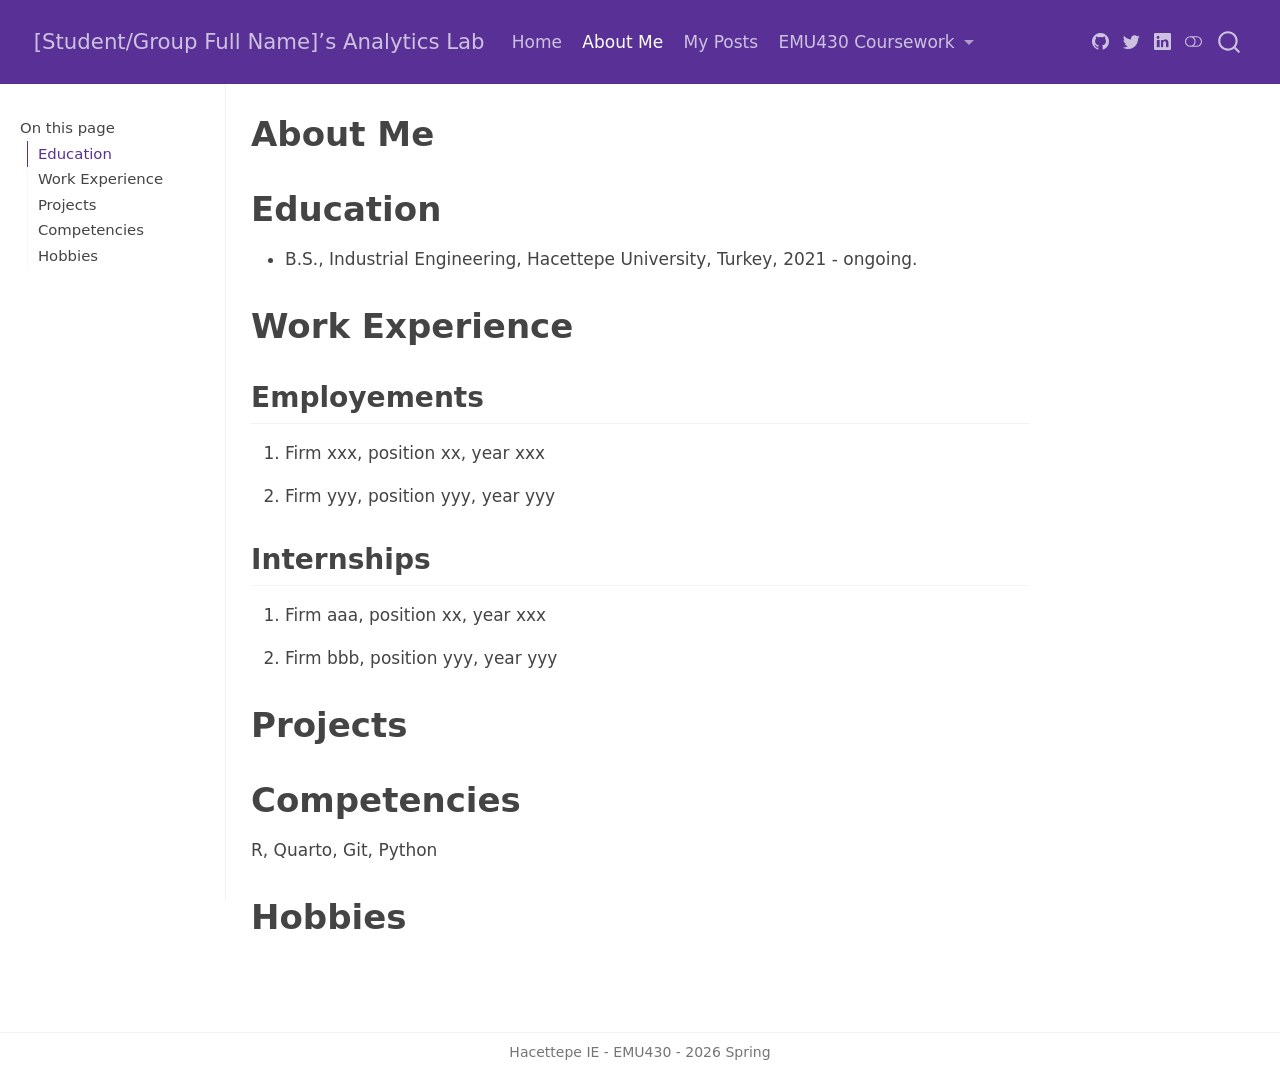
==== docs/about.html @ 176dd07a "commit to main" ====
<!DOCTYPE html>
<html xmlns="http://www.w3.org/1999/xhtml" lang="en" xml:lang="en"><head>

<meta charset="utf-8">
<meta name="generator" content="quarto-1.8.25">

<meta name="viewport" content="width=device-width, initial-scale=1.0, user-scalable=yes">


<title>About Me – [Student/Group Full Name]’s Analytics Lab</title>
<style>
code{white-space: pre-wrap;}
span.smallcaps{font-variant: small-caps;}
div.columns{display: flex; gap: min(4vw, 1.5em);}
div.column{flex: auto; overflow-x: auto;}
div.hanging-indent{margin-left: 1.5em; text-indent: -1.5em;}
ul.task-list{list-style: none;}
ul.task-list li input[type="checkbox"] {
  width: 0.8em;
  margin: 0 0.8em 0.2em -1em; /* quarto-specific, see https://github.com/quarto-dev/quarto-cli/issues/4556 */ 
  vertical-align: middle;
}
</style>


<script src="site_libs/quarto-nav/quarto-nav.js"></script>
<script src="site_libs/quarto-nav/headroom.min.js"></script>
<script src="site_libs/clipboard/clipboard.min.js"></script>
<script src="site_libs/quarto-search/autocomplete.umd.js"></script>
<script src="site_libs/quarto-search/fuse.min.js"></script>
<script src="site_libs/quarto-search/quarto-search.js"></script>
<meta name="quarto:offset" content="./">
<script src="site_libs/quarto-html/quarto.js" type="module"></script>
<script src="site_libs/quarto-html/tabsets/tabsets.js" type="module"></script>
<script src="site_libs/quarto-html/axe/axe-check.js" type="module"></script>
<script src="site_libs/quarto-html/popper.min.js"></script>
<script src="site_libs/quarto-html/tippy.umd.min.js"></script>
<script src="site_libs/quarto-html/anchor.min.js"></script>
<link href="site_libs/quarto-html/tippy.css" rel="stylesheet">
<link href="site_libs/quarto-html/quarto-syntax-highlighting-7b89279ff1a6dce999919e0e67d4d9ec.css" rel="stylesheet" class="quarto-color-scheme" id="quarto-text-highlighting-styles">
<link href="site_libs/quarto-html/quarto-syntax-highlighting-dark-707d8167ce6003fca903bfe2be84ab7f.css" rel="stylesheet" class="quarto-color-scheme quarto-color-alternate" id="quarto-text-highlighting-styles">
<link href="site_libs/quarto-html/quarto-syntax-highlighting-7b89279ff1a6dce999919e0e67d4d9ec.css" rel="stylesheet" class="quarto-color-scheme-extra" id="quarto-text-highlighting-styles">
<script src="site_libs/bootstrap/bootstrap.min.js"></script>
<link href="site_libs/bootstrap/bootstrap-icons.css" rel="stylesheet">
<link href="site_libs/bootstrap/bootstrap-91e7568c61d9533fae35b7e2902f9267.min.css" rel="stylesheet" append-hash="true" class="quarto-color-scheme" id="quarto-bootstrap" data-mode="light">
<link href="site_libs/bootstrap/bootstrap-dark-700db516d7b06980125e619fb1ae2ac9.min.css" rel="stylesheet" append-hash="true" class="quarto-color-scheme quarto-color-alternate" id="quarto-bootstrap" data-mode="dark">
<link href="site_libs/bootstrap/bootstrap-91e7568c61d9533fae35b7e2902f9267.min.css" rel="stylesheet" append-hash="true" class="quarto-color-scheme-extra" id="quarto-bootstrap" data-mode="light">
<script id="quarto-search-options" type="application/json">{
  "location": "navbar",
  "copy-button": false,
  "collapse-after": 3,
  "panel-placement": "end",
  "type": "overlay",
  "limit": 50,
  "keyboard-shortcut": [
    "f",
    "/",
    "s"
  ],
  "show-item-context": false,
  "language": {
    "search-no-results-text": "No results",
    "search-matching-documents-text": "matching documents",
    "search-copy-link-title": "Copy link to search",
    "search-hide-matches-text": "Hide additional matches",
    "search-more-match-text": "more match in this document",
    "search-more-matches-text": "more matches in this document",
    "search-clear-button-title": "Clear",
    "search-text-placeholder": "",
    "search-detached-cancel-button-title": "Cancel",
    "search-submit-button-title": "Submit",
    "search-label": "Search"
  }
}</script>


<link rel="stylesheet" href="styles.css">
</head>

<body class="docked nav-fixed quarto-light"><script id="quarto-html-before-body" type="application/javascript">
    const toggleBodyColorMode = (bsSheetEl) => {
      const mode = bsSheetEl.getAttribute("data-mode");
      const bodyEl = window.document.querySelector("body");
      if (mode === "dark") {
        bodyEl.classList.add("quarto-dark");
        bodyEl.classList.remove("quarto-light");
      } else {
        bodyEl.classList.add("quarto-light");
        bodyEl.classList.remove("quarto-dark");
      }
    }
    const toggleBodyColorPrimary = () => {
      const bsSheetEl = window.document.querySelector("link#quarto-bootstrap:not([rel=disabled-stylesheet])");
      if (bsSheetEl) {
        toggleBodyColorMode(bsSheetEl);
      }
    }
    const setColorSchemeToggle = (alternate) => {
      const toggles = window.document.querySelectorAll('.quarto-color-scheme-toggle');
      for (let i=0; i < toggles.length; i++) {
        const toggle = toggles[i];
        if (toggle) {
          if (alternate) {
            toggle.classList.add("alternate");
          } else {
            toggle.classList.remove("alternate");
          }
        }
      }
    };
    const toggleColorMode = (alternate) => {
      // Switch the stylesheets
      const primaryStylesheets = window.document.querySelectorAll('link.quarto-color-scheme:not(.quarto-color-alternate)');
      const alternateStylesheets = window.document.querySelectorAll('link.quarto-color-scheme.quarto-color-alternate');
      manageTransitions('#quarto-margin-sidebar .nav-link', false);
      if (alternate) {
        // note: dark is layered on light, we don't disable primary!
        enableStylesheet(alternateStylesheets);
        for (const sheetNode of alternateStylesheets) {
          if (sheetNode.id === "quarto-bootstrap") {
            toggleBodyColorMode(sheetNode);
          }
        }
      } else {
        disableStylesheet(alternateStylesheets);
        enableStylesheet(primaryStylesheets)
        toggleBodyColorPrimary();
      }
      manageTransitions('#quarto-margin-sidebar .nav-link', true);
      // Switch the toggles
      setColorSchemeToggle(alternate)
      // Hack to workaround the fact that safari doesn't
      // properly recolor the scrollbar when toggling (#1455)
      if (navigator.userAgent.indexOf('Safari') > 0 && navigator.userAgent.indexOf('Chrome') == -1) {
        manageTransitions("body", false);
        window.scrollTo(0, 1);
        setTimeout(() => {
          window.scrollTo(0, 0);
          manageTransitions("body", true);
        }, 40);
      }
    }
    const disableStylesheet = (stylesheets) => {
      for (let i=0; i < stylesheets.length; i++) {
        const stylesheet = stylesheets[i];
        stylesheet.rel = 'disabled-stylesheet';
      }
    }
    const enableStylesheet = (stylesheets) => {
      for (let i=0; i < stylesheets.length; i++) {
        const stylesheet = stylesheets[i];
        if(stylesheet.rel !== 'stylesheet') { // for Chrome, which will still FOUC without this check
          stylesheet.rel = 'stylesheet';
        }
      }
    }
    const manageTransitions = (selector, allowTransitions) => {
      const els = window.document.querySelectorAll(selector);
      for (let i=0; i < els.length; i++) {
        const el = els[i];
        if (allowTransitions) {
          el.classList.remove('notransition');
        } else {
          el.classList.add('notransition');
        }
      }
    }
    const isFileUrl = () => {
      return window.location.protocol === 'file:';
    }
    const hasAlternateSentinel = () => {
      let styleSentinel = getColorSchemeSentinel();
      if (styleSentinel !== null) {
        return styleSentinel === "alternate";
      } else {
        return false;
      }
    }
    const setStyleSentinel = (alternate) => {
      const value = alternate ? "alternate" : "default";
      if (!isFileUrl()) {
        window.localStorage.setItem("quarto-color-scheme", value);
      } else {
        localAlternateSentinel = value;
      }
    }
    const getColorSchemeSentinel = () => {
      if (!isFileUrl()) {
        const storageValue = window.localStorage.getItem("quarto-color-scheme");
        return storageValue != null ? storageValue : localAlternateSentinel;
      } else {
        return localAlternateSentinel;
      }
    }
    const toggleGiscusIfUsed = (isAlternate, darkModeDefault) => {
      const baseTheme = document.querySelector('#giscus-base-theme')?.value ?? 'light';
      const alternateTheme = document.querySelector('#giscus-alt-theme')?.value ?? 'dark';
      let newTheme = '';
      if(authorPrefersDark) {
        newTheme = isAlternate ? baseTheme : alternateTheme;
      } else {
        newTheme = isAlternate ? alternateTheme : baseTheme;
      }
      const changeGiscusTheme = () => {
        // From: https://github.com/giscus/giscus/issues/336
        const sendMessage = (message) => {
          const iframe = document.querySelector('iframe.giscus-frame');
          if (!iframe) return;
          iframe.contentWindow.postMessage({ giscus: message }, 'https://giscus.app');
        }
        sendMessage({
          setConfig: {
            theme: newTheme
          }
        });
      }
      const isGiscussLoaded = window.document.querySelector('iframe.giscus-frame') !== null;
      if (isGiscussLoaded) {
        changeGiscusTheme();
      }
    };
    const authorPrefersDark = false;
    const darkModeDefault = authorPrefersDark;
      document.querySelector('link#quarto-text-highlighting-styles.quarto-color-scheme-extra').rel = 'disabled-stylesheet';
      document.querySelector('link#quarto-bootstrap.quarto-color-scheme-extra').rel = 'disabled-stylesheet';
    let localAlternateSentinel = darkModeDefault ? 'alternate' : 'default';
    // Dark / light mode switch
    window.quartoToggleColorScheme = () => {
      // Read the current dark / light value
      let toAlternate = !hasAlternateSentinel();
      toggleColorMode(toAlternate);
      setStyleSentinel(toAlternate);
      toggleGiscusIfUsed(toAlternate, darkModeDefault);
      window.dispatchEvent(new Event('resize'));
    };
    // Switch to dark mode if need be
    if (hasAlternateSentinel()) {
      toggleColorMode(true);
    } else {
      toggleColorMode(false);
    }
  </script>

<div id="quarto-search-results"></div>
  <header id="quarto-header" class="headroom fixed-top">
    <nav class="navbar navbar-expand-lg " data-bs-theme="dark">
      <div class="navbar-container container-fluid">
      <div class="navbar-brand-container mx-auto">
    <a href="./index.html" class="navbar-brand navbar-brand-logo">
    </a>
    <a class="navbar-brand" href="./index.html">
    <span class="navbar-title">[Student/Group Full Name]’s Analytics Lab</span>
    </a>
  </div>
            <div id="quarto-search" class="" title="Search"></div>
          <button class="navbar-toggler" type="button" data-bs-toggle="collapse" data-bs-target="#navbarCollapse" aria-controls="navbarCollapse" role="menu" aria-expanded="false" aria-label="Toggle navigation" onclick="if (window.quartoToggleHeadroom) { window.quartoToggleHeadroom(); }">
  <span class="navbar-toggler-icon"></span>
</button>
          <div class="collapse navbar-collapse" id="navbarCollapse">
            <ul class="navbar-nav navbar-nav-scroll me-auto">
  <li class="nav-item">
    <a class="nav-link" href="./index.html"> 
<span class="menu-text">Home</span></a>
  </li>  
  <li class="nav-item">
    <a class="nav-link active" href="./about.html" aria-current="page"> 
<span class="menu-text">About Me</span></a>
  </li>  
  <li class="nav-item">
    <a class="nav-link" href="./posts.html"> 
<span class="menu-text">My Posts</span></a>
  </li>  
  <li class="nav-item dropdown ">
    <a class="nav-link dropdown-toggle" href="#" id="nav-menu-emu430-coursework" role="link" data-bs-toggle="dropdown" aria-expanded="false">
 <span class="menu-text">EMU430 Coursework</span>
    </a>
    <ul class="dropdown-menu" aria-labelledby="nav-menu-emu430-coursework">    
        <li>
    <a class="dropdown-item" href="./assignments.html">
 <span class="dropdown-text">Assignments</span></a>
  </li>  
        <li>
    <a class="dropdown-item" href="./project.html">
 <span class="dropdown-text">Project</span></a>
  </li>  
    </ul>
  </li>
</ul>
          </div> <!-- /navcollapse -->
            <div class="quarto-navbar-tools tools-wide">
    <a href="https://twitter.com" title="" class="quarto-navigation-tool px-1" aria-label=""><i class="bi bi-github"></i></a>
    <a href="https://twitter.com" title="" class="quarto-navigation-tool px-1" aria-label=""><i class="bi bi-twitter"></i></a>
    <a href="https://linkedin.com" title="" class="quarto-navigation-tool px-1" aria-label=""><i class="bi bi-linkedin"></i></a>
  <a href="" class="quarto-color-scheme-toggle quarto-navigation-tool  px-1" onclick="window.quartoToggleColorScheme(); return false;" title="Toggle dark mode"><i class="bi"></i></a>
</div>
      </div> <!-- /container-fluid -->
    </nav>
</header>
<!-- content -->
<div id="quarto-content" class="quarto-container page-columns page-rows-contents page-layout-article page-navbar">
<!-- sidebar -->
  <nav id="quarto-sidebar" class="sidebar collapse collapse-horizontal quarto-sidebar-collapse-item sidebar-navigation docked overflow-auto">
    <nav id="TOC" role="doc-toc" class="toc-active">
    <h2 id="toc-title">On this page</h2>
   
  <ul>
  <li><a href="#education" id="toc-education" class="nav-link active" data-scroll-target="#education">Education</a></li>
  <li><a href="#work-experience" id="toc-work-experience" class="nav-link" data-scroll-target="#work-experience">Work Experience</a>
  <ul class="collapse">
  <li><a href="#employements" id="toc-employements" class="nav-link" data-scroll-target="#employements">Employements</a></li>
  <li><a href="#internships" id="toc-internships" class="nav-link" data-scroll-target="#internships">Internships</a></li>
  </ul></li>
  <li><a href="#projects" id="toc-projects" class="nav-link" data-scroll-target="#projects">Projects</a></li>
  <li><a href="#competencies" id="toc-competencies" class="nav-link" data-scroll-target="#competencies">Competencies</a></li>
  <li><a href="#hobbies" id="toc-hobbies" class="nav-link" data-scroll-target="#hobbies">Hobbies</a></li>
  </ul>
</nav>
</nav>
<div id="quarto-sidebar-glass" class="quarto-sidebar-collapse-item" data-bs-toggle="collapse" data-bs-target=".quarto-sidebar-collapse-item"></div>
<!-- margin-sidebar -->
    <div id="quarto-margin-sidebar" class="sidebar margin-sidebar zindex-bottom">
    </div>
<!-- main -->
<main class="content" id="quarto-document-content">


<header id="title-block-header" class="quarto-title-block default">
<div class="quarto-title">
<h1 class="title">About Me</h1>
</div>



<div class="quarto-title-meta">

    
  
    
  </div>
  


</header>


<section id="education" class="level1">
<h1>Education</h1>
<ul>
<li>B.S., Industrial Engineering, Hacettepe University, Turkey, 2021 - ongoing.</li>
</ul>
</section>
<section id="work-experience" class="level1">
<h1>Work Experience</h1>
<section id="employements" class="level2">
<h2 class="anchored" data-anchor-id="employements">Employements</h2>
<ol type="1">
<li><p>Firm xxx, position xx, year xxx</p></li>
<li><p>Firm yyy, position yyy, year yyy</p></li>
</ol>
</section>
<section id="internships" class="level2">
<h2 class="anchored" data-anchor-id="internships">Internships</h2>
<ol type="1">
<li><p>Firm aaa, position xx, year xxx</p></li>
<li><p>Firm bbb, position yyy, year yyy</p></li>
</ol>
</section>
</section>
<section id="projects" class="level1">
<h1>Projects</h1>
</section>
<section id="competencies" class="level1">
<h1>Competencies</h1>
<p>R, Quarto, Git, Python</p>
</section>
<section id="hobbies" class="level1">
<h1>Hobbies</h1>


</section>

<a onclick="window.scrollTo(0, 0); return false;" role="button" id="quarto-back-to-top"><i class="bi bi-arrow-up"></i> Back to top</a></main> <!-- /main -->
<script id="quarto-html-after-body" type="application/javascript">
  window.document.addEventListener("DOMContentLoaded", function (event) {
    // Ensure there is a toggle, if there isn't float one in the top right
    if (window.document.querySelector('.quarto-color-scheme-toggle') === null) {
      const a = window.document.createElement('a');
      a.classList.add('top-right');
      a.classList.add('quarto-color-scheme-toggle');
      a.href = "";
      a.onclick = function() { try { window.quartoToggleColorScheme(); } catch {} return false; };
      const i = window.document.createElement("i");
      i.classList.add('bi');
      a.appendChild(i);
      window.document.body.appendChild(a);
    }
    setColorSchemeToggle(hasAlternateSentinel())
    const icon = "";
    const anchorJS = new window.AnchorJS();
    anchorJS.options = {
      placement: 'right',
      icon: icon
    };
    anchorJS.add('.anchored');
    const isCodeAnnotation = (el) => {
      for (const clz of el.classList) {
        if (clz.startsWith('code-annotation-')) {                     
          return true;
        }
      }
      return false;
    }
    const onCopySuccess = function(e) {
      // button target
      const button = e.trigger;
      // don't keep focus
      button.blur();
      // flash "checked"
      button.classList.add('code-copy-button-checked');
      var currentTitle = button.getAttribute("title");
      button.setAttribute("title", "Copied!");
      let tooltip;
      if (window.bootstrap) {
        button.setAttribute("data-bs-toggle", "tooltip");
        button.setAttribute("data-bs-placement", "left");
        button.setAttribute("data-bs-title", "Copied!");
        tooltip = new bootstrap.Tooltip(button, 
          { trigger: "manual", 
            customClass: "code-copy-button-tooltip",
            offset: [0, -8]});
        tooltip.show();    
      }
      setTimeout(function() {
        if (tooltip) {
          tooltip.hide();
          button.removeAttribute("data-bs-title");
          button.removeAttribute("data-bs-toggle");
          button.removeAttribute("data-bs-placement");
        }
        button.setAttribute("title", currentTitle);
        button.classList.remove('code-copy-button-checked');
      }, 1000);
      // clear code selection
      e.clearSelection();
    }
    const getTextToCopy = function(trigger) {
      const outerScaffold = trigger.parentElement.cloneNode(true);
      const codeEl = outerScaffold.querySelector('code');
      for (const childEl of codeEl.children) {
        if (isCodeAnnotation(childEl)) {
          childEl.remove();
        }
      }
      return codeEl.innerText;
    }
    const clipboard = new window.ClipboardJS('.code-copy-button:not([data-in-quarto-modal])', {
      text: getTextToCopy
    });
    clipboard.on('success', onCopySuccess);
    if (window.document.getElementById('quarto-embedded-source-code-modal')) {
      const clipboardModal = new window.ClipboardJS('.code-copy-button[data-in-quarto-modal]', {
        text: getTextToCopy,
        container: window.document.getElementById('quarto-embedded-source-code-modal')
      });
      clipboardModal.on('success', onCopySuccess);
    }
      var localhostRegex = new RegExp(/^(?:http|https):\/\/localhost\:?[0-9]*\//);
      var mailtoRegex = new RegExp(/^mailto:/);
        var filterRegex = new RegExp('/' + window.location.host + '/');
      var isInternal = (href) => {
          return filterRegex.test(href) || localhostRegex.test(href) || mailtoRegex.test(href);
      }
      // Inspect non-navigation links and adorn them if external
     var links = window.document.querySelectorAll('a[href]:not(.nav-link):not(.navbar-brand):not(.toc-action):not(.sidebar-link):not(.sidebar-item-toggle):not(.pagination-link):not(.no-external):not([aria-hidden]):not(.dropdown-item):not(.quarto-navigation-tool):not(.about-link)');
      for (var i=0; i<links.length; i++) {
        const link = links[i];
        if (!isInternal(link.href)) {
          // undo the damage that might have been done by quarto-nav.js in the case of
          // links that we want to consider external
          if (link.dataset.originalHref !== undefined) {
            link.href = link.dataset.originalHref;
          }
        }
      }
    function tippyHover(el, contentFn, onTriggerFn, onUntriggerFn) {
      const config = {
        allowHTML: true,
        maxWidth: 500,
        delay: 100,
        arrow: false,
        appendTo: function(el) {
            return el.parentElement;
        },
        interactive: true,
        interactiveBorder: 10,
        theme: 'quarto',
        placement: 'bottom-start',
      };
      if (contentFn) {
        config.content = contentFn;
      }
      if (onTriggerFn) {
        config.onTrigger = onTriggerFn;
      }
      if (onUntriggerFn) {
        config.onUntrigger = onUntriggerFn;
      }
      window.tippy(el, config); 
    }
    const noterefs = window.document.querySelectorAll('a[role="doc-noteref"]');
    for (var i=0; i<noterefs.length; i++) {
      const ref = noterefs[i];
      tippyHover(ref, function() {
        // use id or data attribute instead here
        let href = ref.getAttribute('data-footnote-href') || ref.getAttribute('href');
        try { href = new URL(href).hash; } catch {}
        const id = href.replace(/^#\/?/, "");
        const note = window.document.getElementById(id);
        if (note) {
          return note.innerHTML;
        } else {
          return "";
        }
      });
    }
    const xrefs = window.document.querySelectorAll('a.quarto-xref');
    const processXRef = (id, note) => {
      // Strip column container classes
      const stripColumnClz = (el) => {
        el.classList.remove("page-full", "page-columns");
        if (el.children) {
          for (const child of el.children) {
            stripColumnClz(child);
          }
        }
      }
      stripColumnClz(note)
      if (id === null || id.startsWith('sec-')) {
        // Special case sections, only their first couple elements
        const container = document.createElement("div");
        if (note.children && note.children.length > 2) {
          container.appendChild(note.children[0].cloneNode(true));
          for (let i = 1; i < note.children.length; i++) {
            const child = note.children[i];
            if (child.tagName === "P" && child.innerText === "") {
              continue;
            } else {
              container.appendChild(child.cloneNode(true));
              break;
            }
          }
          if (window.Quarto?.typesetMath) {
            window.Quarto.typesetMath(container);
          }
          return container.innerHTML
        } else {
          if (window.Quarto?.typesetMath) {
            window.Quarto.typesetMath(note);
          }
          return note.innerHTML;
        }
      } else {
        // Remove any anchor links if they are present
        const anchorLink = note.querySelector('a.anchorjs-link');
        if (anchorLink) {
          anchorLink.remove();
        }
        if (window.Quarto?.typesetMath) {
          window.Quarto.typesetMath(note);
        }
        if (note.classList.contains("callout")) {
          return note.outerHTML;
        } else {
          return note.innerHTML;
        }
      }
    }
    for (var i=0; i<xrefs.length; i++) {
      const xref = xrefs[i];
      tippyHover(xref, undefined, function(instance) {
        instance.disable();
        let url = xref.getAttribute('href');
        let hash = undefined; 
        if (url.startsWith('#')) {
          hash = url;
        } else {
          try { hash = new URL(url).hash; } catch {}
        }
        if (hash) {
          const id = hash.replace(/^#\/?/, "");
          const note = window.document.getElementById(id);
          if (note !== null) {
            try {
              const html = processXRef(id, note.cloneNode(true));
              instance.setContent(html);
            } finally {
              instance.enable();
              instance.show();
            }
          } else {
            // See if we can fetch this
            fetch(url.split('#')[0])
            .then(res => res.text())
            .then(html => {
              const parser = new DOMParser();
              const htmlDoc = parser.parseFromString(html, "text/html");
              const note = htmlDoc.getElementById(id);
              if (note !== null) {
                const html = processXRef(id, note);
                instance.setContent(html);
              } 
            }).finally(() => {
              instance.enable();
              instance.show();
            });
          }
        } else {
          // See if we can fetch a full url (with no hash to target)
          // This is a special case and we should probably do some content thinning / targeting
          fetch(url)
          .then(res => res.text())
          .then(html => {
            const parser = new DOMParser();
            const htmlDoc = parser.parseFromString(html, "text/html");
            const note = htmlDoc.querySelector('main.content');
            if (note !== null) {
              // This should only happen for chapter cross references
              // (since there is no id in the URL)
              // remove the first header
              if (note.children.length > 0 && note.children[0].tagName === "HEADER") {
                note.children[0].remove();
              }
              const html = processXRef(null, note);
              instance.setContent(html);
            } 
          }).finally(() => {
            instance.enable();
            instance.show();
          });
        }
      }, function(instance) {
      });
    }
        let selectedAnnoteEl;
        const selectorForAnnotation = ( cell, annotation) => {
          let cellAttr = 'data-code-cell="' + cell + '"';
          let lineAttr = 'data-code-annotation="' +  annotation + '"';
          const selector = 'span[' + cellAttr + '][' + lineAttr + ']';
          return selector;
        }
        const selectCodeLines = (annoteEl) => {
          const doc = window.document;
          const targetCell = annoteEl.getAttribute("data-target-cell");
          const targetAnnotation = annoteEl.getAttribute("data-target-annotation");
          const annoteSpan = window.document.querySelector(selectorForAnnotation(targetCell, targetAnnotation));
          const lines = annoteSpan.getAttribute("data-code-lines").split(",");
          const lineIds = lines.map((line) => {
            return targetCell + "-" + line;
          })
          let top = null;
          let height = null;
          let parent = null;
          if (lineIds.length > 0) {
              //compute the position of the single el (top and bottom and make a div)
              const el = window.document.getElementById(lineIds[0]);
              top = el.offsetTop;
              height = el.offsetHeight;
              parent = el.parentElement.parentElement;
            if (lineIds.length > 1) {
              const lastEl = window.document.getElementById(lineIds[lineIds.length - 1]);
              const bottom = lastEl.offsetTop + lastEl.offsetHeight;
              height = bottom - top;
            }
            if (top !== null && height !== null && parent !== null) {
              // cook up a div (if necessary) and position it 
              let div = window.document.getElementById("code-annotation-line-highlight");
              if (div === null) {
                div = window.document.createElement("div");
                div.setAttribute("id", "code-annotation-line-highlight");
                div.style.position = 'absolute';
                parent.appendChild(div);
              }
              div.style.top = top - 2 + "px";
              div.style.height = height + 4 + "px";
              div.style.left = 0;
              let gutterDiv = window.document.getElementById("code-annotation-line-highlight-gutter");
              if (gutterDiv === null) {
                gutterDiv = window.document.createElement("div");
                gutterDiv.setAttribute("id", "code-annotation-line-highlight-gutter");
                gutterDiv.style.position = 'absolute';
                const codeCell = window.document.getElementById(targetCell);
                const gutter = codeCell.querySelector('.code-annotation-gutter');
                gutter.appendChild(gutterDiv);
              }
              gutterDiv.style.top = top - 2 + "px";
              gutterDiv.style.height = height + 4 + "px";
            }
            selectedAnnoteEl = annoteEl;
          }
        };
        const unselectCodeLines = () => {
          const elementsIds = ["code-annotation-line-highlight", "code-annotation-line-highlight-gutter"];
          elementsIds.forEach((elId) => {
            const div = window.document.getElementById(elId);
            if (div) {
              div.remove();
            }
          });
          selectedAnnoteEl = undefined;
        };
          // Handle positioning of the toggle
      window.addEventListener(
        "resize",
        throttle(() => {
          elRect = undefined;
          if (selectedAnnoteEl) {
            selectCodeLines(selectedAnnoteEl);
          }
        }, 10)
      );
      function throttle(fn, ms) {
      let throttle = false;
      let timer;
        return (...args) => {
          if(!throttle) { // first call gets through
              fn.apply(this, args);
              throttle = true;
          } else { // all the others get throttled
              if(timer) clearTimeout(timer); // cancel #2
              timer = setTimeout(() => {
                fn.apply(this, args);
                timer = throttle = false;
              }, ms);
          }
        };
      }
        // Attach click handler to the DT
        const annoteDls = window.document.querySelectorAll('dt[data-target-cell]');
        for (const annoteDlNode of annoteDls) {
          annoteDlNode.addEventListener('click', (event) => {
            const clickedEl = event.target;
            if (clickedEl !== selectedAnnoteEl) {
              unselectCodeLines();
              const activeEl = window.document.querySelector('dt[data-target-cell].code-annotation-active');
              if (activeEl) {
                activeEl.classList.remove('code-annotation-active');
              }
              selectCodeLines(clickedEl);
              clickedEl.classList.add('code-annotation-active');
            } else {
              // Unselect the line
              unselectCodeLines();
              clickedEl.classList.remove('code-annotation-active');
            }
          });
        }
    const findCites = (el) => {
      const parentEl = el.parentElement;
      if (parentEl) {
        const cites = parentEl.dataset.cites;
        if (cites) {
          return {
            el,
            cites: cites.split(' ')
          };
        } else {
          return findCites(el.parentElement)
        }
      } else {
        return undefined;
      }
    };
    var bibliorefs = window.document.querySelectorAll('a[role="doc-biblioref"]');
    for (var i=0; i<bibliorefs.length; i++) {
      const ref = bibliorefs[i];
      const citeInfo = findCites(ref);
      if (citeInfo) {
        tippyHover(citeInfo.el, function() {
          var popup = window.document.createElement('div');
          citeInfo.cites.forEach(function(cite) {
            var citeDiv = window.document.createElement('div');
            citeDiv.classList.add('hanging-indent');
            citeDiv.classList.add('csl-entry');
            var biblioDiv = window.document.getElementById('ref-' + cite);
            if (biblioDiv) {
              citeDiv.innerHTML = biblioDiv.innerHTML;
            }
            popup.appendChild(citeDiv);
          });
          return popup.innerHTML;
        });
      }
    }
  });
  </script>
</div> <!-- /content -->
<footer class="footer">
  <div class="nav-footer">
    <div class="nav-footer-left">
      &nbsp;
    </div>   
    <div class="nav-footer-center">
<p>Hacettepe IE - EMU430 - 2026 Spring</p>
</div>
    <div class="nav-footer-right">
      &nbsp;
    </div>
  </div>
</footer>




</body></html>
---- docs/site_libs/quarto-html/quarto-syntax-highlighting-7b89279ff1a6dce999919e0e67d4d9ec.css ----
/* quarto syntax highlight colors */
:root {
  --quarto-hl-ot-color: #003B4F;
  --quarto-hl-at-color: #657422;
  --quarto-hl-ss-color: #20794D;
  --quarto-hl-an-color: #5E5E5E;
  --quarto-hl-fu-color: #4758AB;
  --quarto-hl-st-color: #20794D;
  --quarto-hl-cf-color: #003B4F;
  --quarto-hl-op-color: #5E5E5E;
  --quarto-hl-er-color: #AD0000;
  --quarto-hl-bn-color: #AD0000;
  --quarto-hl-al-color: #AD0000;
  --quarto-hl-va-color: #111111;
  --quarto-hl-bu-color: inherit;
  --quarto-hl-ex-color: inherit;
  --quarto-hl-pp-color: #AD0000;
  --quarto-hl-in-color: #5E5E5E;
  --quarto-hl-vs-color: #20794D;
  --quarto-hl-wa-color: #5E5E5E;
  --quarto-hl-do-color: #5E5E5E;
  --quarto-hl-im-color: #00769E;
  --quarto-hl-ch-color: #20794D;
  --quarto-hl-dt-color: #AD0000;
  --quarto-hl-fl-color: #AD0000;
  --quarto-hl-co-color: #5E5E5E;
  --quarto-hl-cv-color: #5E5E5E;
  --quarto-hl-cn-color: #8f5902;
  --quarto-hl-sc-color: #5E5E5E;
  --quarto-hl-dv-color: #AD0000;
  --quarto-hl-kw-color: #003B4F;
}

/* other quarto variables */
:root {
  --quarto-font-monospace: SFMono-Regular, Menlo, Monaco, Consolas, "Liberation Mono", "Courier New", monospace;
}

/* syntax highlight based on Pandoc's rules */
pre > code.sourceCode > span {
  color: #003B4F;
}

code.sourceCode > span {
  color: #003B4F;
}

div.sourceCode,
div.sourceCode pre.sourceCode {
  color: #003B4F;
}

/* Normal */
code span {
  color: #003B4F;
}

/* Alert */
code span.al {
  color: #AD0000;
  font-style: inherit;
}

/* Annotation */
code span.an {
  color: #5E5E5E;
  font-style: inherit;
}

/* Attribute */
code span.at {
  color: #657422;
  font-style: inherit;
}

/* BaseN */
code span.bn {
  color: #AD0000;
  font-style: inherit;
}

/* BuiltIn */
code span.bu {
  font-style: inherit;
}

/* ControlFlow */
code span.cf {
  color: #003B4F;
  font-weight: bold;
  font-style: inherit;
}

/* Char */
code span.ch {
  color: #20794D;
  font-style: inherit;
}

/* Constant */
code span.cn {
  color: #8f5902;
  font-style: inherit;
}

/* Comment */
code span.co {
  color: #5E5E5E;
  font-style: inherit;
}

/* CommentVar */
code span.cv {
  color: #5E5E5E;
  font-style: italic;
}

/* Documentation */
code span.do {
  color: #5E5E5E;
  font-style: italic;
}

/* DataType */
code span.dt {
  color: #AD0000;
  font-style: inherit;
}

/* DecVal */
code span.dv {
  color: #AD0000;
  font-style: inherit;
}

/* Error */
code span.er {
  color: #AD0000;
  font-style: inherit;
}

/* Extension */
code span.ex {
  font-style: inherit;
}

/* Float */
code span.fl {
  color: #AD0000;
  font-style: inherit;
}

/* Function */
code span.fu {
  color: #4758AB;
  font-style: inherit;
}

/* Import */
code span.im {
  color: #00769E;
  font-style: inherit;
}

/* Information */
code span.in {
  color: #5E5E5E;
  font-style: inherit;
}

/* Keyword */
code span.kw {
  color: #003B4F;
  font-weight: bold;
  font-style: inherit;
}

/* Operator */
code span.op {
  color: #5E5E5E;
  font-style: inherit;
}

/* Other */
code span.ot {
  color: #003B4F;
  font-style: inherit;
}

/* Preprocessor */
code span.pp {
  color: #AD0000;
  font-style: inherit;
}

/* SpecialChar */
code span.sc {
  color: #5E5E5E;
  font-style: inherit;
}

/* SpecialString */
code span.ss {
  color: #20794D;
  font-style: inherit;
}

/* String */
code span.st {
  color: #20794D;
  font-style: inherit;
}

/* Variable */
code span.va {
  color: #111111;
  font-style: inherit;
}

/* VerbatimString */
code span.vs {
  color: #20794D;
  font-style: inherit;
}

/* Warning */
code span.wa {
  color: #5E5E5E;
  font-style: italic;
}

.prevent-inlining {
  content: "</";
}

/*# sourceMappingURL=3944bc705cfaf4c80e56f77c5205168a.css.map */
---- docs/site_libs/quarto-html/quarto-syntax-highlighting-dark-707d8167ce6003fca903bfe2be84ab7f.css ----
/* quarto syntax highlight colors */
:root {
  --quarto-hl-al-color: #f07178;
  --quarto-hl-an-color: #d4d0ab;
  --quarto-hl-at-color: #00e0e0;
  --quarto-hl-bn-color: #d4d0ab;
  --quarto-hl-bu-color: #abe338;
  --quarto-hl-ch-color: #abe338;
  --quarto-hl-co-color: #f8f8f2;
  --quarto-hl-cv-color: #ffd700;
  --quarto-hl-cn-color: #ffd700;
  --quarto-hl-cf-color: #ffa07a;
  --quarto-hl-dt-color: #ffa07a;
  --quarto-hl-dv-color: #d4d0ab;
  --quarto-hl-do-color: #f8f8f2;
  --quarto-hl-er-color: #f07178;
  --quarto-hl-ex-color: #00e0e0;
  --quarto-hl-fl-color: #d4d0ab;
  --quarto-hl-fu-color: #ffa07a;
  --quarto-hl-im-color: #abe338;
  --quarto-hl-in-color: #d4d0ab;
  --quarto-hl-kw-color: #ffa07a;
  --quarto-hl-op-color: #ffa07a;
  --quarto-hl-ot-color: #00e0e0;
  --quarto-hl-pp-color: #dcc6e0;
  --quarto-hl-re-color: #00e0e0;
  --quarto-hl-sc-color: #abe338;
  --quarto-hl-ss-color: #abe338;
  --quarto-hl-st-color: #abe338;
  --quarto-hl-va-color: #00e0e0;
  --quarto-hl-vs-color: #abe338;
  --quarto-hl-wa-color: #dcc6e0;
}

/* other quarto variables */
:root {
  --quarto-font-monospace: SFMono-Regular, Menlo, Monaco, Consolas, "Liberation Mono", "Courier New", monospace;
}

/* syntax highlight based on Pandoc's rules */
pre > code.sourceCode > span {
  color: #f8f8f2;
}

code.sourceCode > span {
  color: #f8f8f2;
}

div.sourceCode,
div.sourceCode pre.sourceCode {
  color: #f8f8f2;
}

/* Normal */
code span {
  color: #f8f8f2;
}

/* Alert */
code span.al {
  color: #f07178;
}

/* Annotation */
code span.an {
  color: #d4d0ab;
}

/* Attribute */
code span.at {
  color: #00e0e0;
}

/* BaseN */
code span.bn {
  color: #d4d0ab;
}

/* BuiltIn */
code span.bu {
  color: #abe338;
}

/* ControlFlow */
code span.cf {
  font-weight: bold;
  color: #ffa07a;
}

/* Char */
code span.ch {
  color: #abe338;
}

/* Constant */
code span.cn {
  color: #ffd700;
}

/* Comment */
code span.co {
  font-style: italic;
  color: #f8f8f2;
}

/* CommentVar */
code span.cv {
  color: #ffd700;
}

/* Documentation */
code span.do {
  color: #f8f8f2;
}

/* DataType */
code span.dt {
  color: #ffa07a;
}

/* DecVal */
code span.dv {
  color: #d4d0ab;
}

/* Error */
code span.er {
  color: #f07178;
  text-decoration: underline;
}

/* Extension */
code span.ex {
  font-weight: bold;
  color: #00e0e0;
}

/* Float */
code span.fl {
  color: #d4d0ab;
}

/* Function */
code span.fu {
  color: #ffa07a;
}

/* Import */
code span.im {
  color: #abe338;
}

/* Information */
code span.in {
  color: #d4d0ab;
}

/* Keyword */
code span.kw {
  font-weight: bold;
  color: #ffa07a;
}

/* Operator */
code span.op {
  color: #ffa07a;
}

/* Other */
code span.ot {
  color: #00e0e0;
}

/* Preprocessor */
code span.pp {
  color: #dcc6e0;
}

/* RegionMarker */
code span.re {
  background-color: #f8f8f2;
  color: #00e0e0;
}

/* SpecialChar */
code span.sc {
  color: #abe338;
}

/* SpecialString */
code span.ss {
  color: #abe338;
}

/* String */
code span.st {
  color: #abe338;
}

/* Variable */
code span.va {
  color: #00e0e0;
}

/* VerbatimString */
code span.vs {
  color: #abe338;
}

/* Warning */
code span.wa {
  color: #dcc6e0;
}

.prevent-inlining {
  content: "</";
}

/*# sourceMappingURL=f5ab3bb6f5ded8da9f12dd3a91d3da26.css.map */
---- docs/site_libs/quarto-html/quarto-syntax-highlighting-7b89279ff1a6dce999919e0e67d4d9ec.css ----
/* quarto syntax highlight colors */
:root {
  --quarto-hl-ot-color: #003B4F;
  --quarto-hl-at-color: #657422;
  --quarto-hl-ss-color: #20794D;
  --quarto-hl-an-color: #5E5E5E;
  --quarto-hl-fu-color: #4758AB;
  --quarto-hl-st-color: #20794D;
  --quarto-hl-cf-color: #003B4F;
  --quarto-hl-op-color: #5E5E5E;
  --quarto-hl-er-color: #AD0000;
  --quarto-hl-bn-color: #AD0000;
  --quarto-hl-al-color: #AD0000;
  --quarto-hl-va-color: #111111;
  --quarto-hl-bu-color: inherit;
  --quarto-hl-ex-color: inherit;
  --quarto-hl-pp-color: #AD0000;
  --quarto-hl-in-color: #5E5E5E;
  --quarto-hl-vs-color: #20794D;
  --quarto-hl-wa-color: #5E5E5E;
  --quarto-hl-do-color: #5E5E5E;
  --quarto-hl-im-color: #00769E;
  --quarto-hl-ch-color: #20794D;
  --quarto-hl-dt-color: #AD0000;
  --quarto-hl-fl-color: #AD0000;
  --quarto-hl-co-color: #5E5E5E;
  --quarto-hl-cv-color: #5E5E5E;
  --quarto-hl-cn-color: #8f5902;
  --quarto-hl-sc-color: #5E5E5E;
  --quarto-hl-dv-color: #AD0000;
  --quarto-hl-kw-color: #003B4F;
}

/* other quarto variables */
:root {
  --quarto-font-monospace: SFMono-Regular, Menlo, Monaco, Consolas, "Liberation Mono", "Courier New", monospace;
}

/* syntax highlight based on Pandoc's rules */
pre > code.sourceCode > span {
  color: #003B4F;
}

code.sourceCode > span {
  color: #003B4F;
}

div.sourceCode,
div.sourceCode pre.sourceCode {
  color: #003B4F;
}

/* Normal */
code span {
  color: #003B4F;
}

/* Alert */
code span.al {
  color: #AD0000;
  font-style: inherit;
}

/* Annotation */
code span.an {
  color: #5E5E5E;
  font-style: inherit;
}

/* Attribute */
code span.at {
  color: #657422;
  font-style: inherit;
}

/* BaseN */
code span.bn {
  color: #AD0000;
  font-style: inherit;
}

/* BuiltIn */
code span.bu {
  font-style: inherit;
}

/* ControlFlow */
code span.cf {
  color: #003B4F;
  font-weight: bold;
  font-style: inherit;
}

/* Char */
code span.ch {
  color: #20794D;
  font-style: inherit;
}

/* Constant */
code span.cn {
  color: #8f5902;
  font-style: inherit;
}

/* Comment */
code span.co {
  color: #5E5E5E;
  font-style: inherit;
}

/* CommentVar */
code span.cv {
  color: #5E5E5E;
  font-style: italic;
}

/* Documentation */
code span.do {
  color: #5E5E5E;
  font-style: italic;
}

/* DataType */
code span.dt {
  color: #AD0000;
  font-style: inherit;
}

/* DecVal */
code span.dv {
  color: #AD0000;
  font-style: inherit;
}

/* Error */
code span.er {
  color: #AD0000;
  font-style: inherit;
}

/* Extension */
code span.ex {
  font-style: inherit;
}

/* Float */
code span.fl {
  color: #AD0000;
  font-style: inherit;
}

/* Function */
code span.fu {
  color: #4758AB;
  font-style: inherit;
}

/* Import */
code span.im {
  color: #00769E;
  font-style: inherit;
}

/* Information */
code span.in {
  color: #5E5E5E;
  font-style: inherit;
}

/* Keyword */
code span.kw {
  color: #003B4F;
  font-weight: bold;
  font-style: inherit;
}

/* Operator */
code span.op {
  color: #5E5E5E;
  font-style: inherit;
}

/* Other */
code span.ot {
  color: #003B4F;
  font-style: inherit;
}

/* Preprocessor */
code span.pp {
  color: #AD0000;
  font-style: inherit;
}

/* SpecialChar */
code span.sc {
  color: #5E5E5E;
  font-style: inherit;
}

/* SpecialString */
code span.ss {
  color: #20794D;
  font-style: inherit;
}

/* String */
code span.st {
  color: #20794D;
  font-style: inherit;
}

/* Variable */
code span.va {
  color: #111111;
  font-style: inherit;
}

/* VerbatimString */
code span.vs {
  color: #20794D;
  font-style: inherit;
}

/* Warning */
code span.wa {
  color: #5E5E5E;
  font-style: italic;
}

.prevent-inlining {
  content: "</";
}

/*# sourceMappingURL=3944bc705cfaf4c80e56f77c5205168a.css.map */
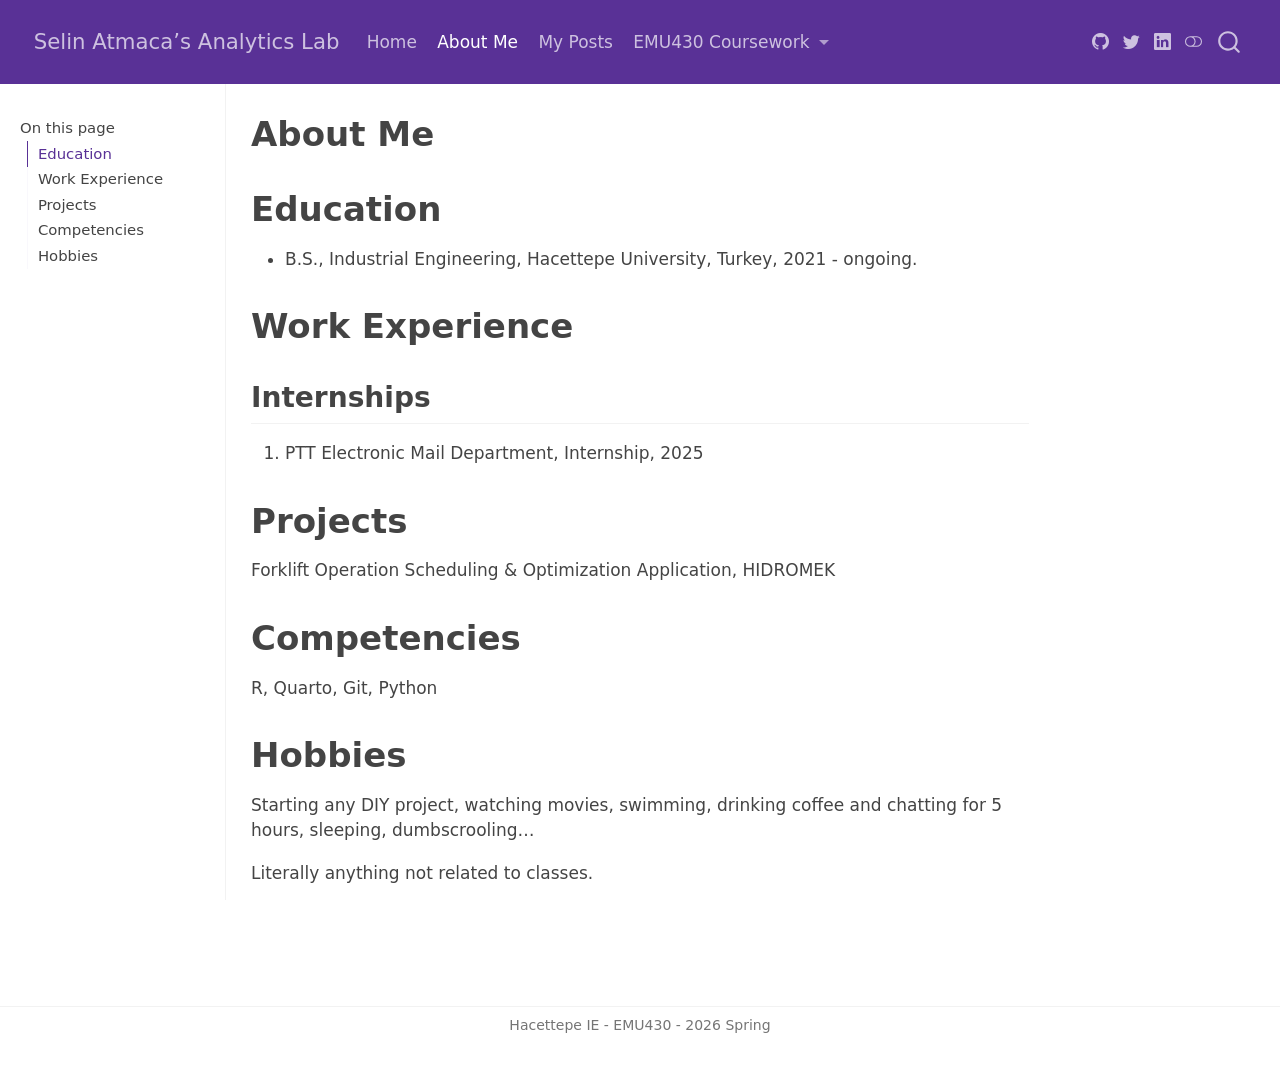
==== commit 0f3ff3de: "render website" ====
--- a/docs/about.html
+++ b/docs/about.html
@@ -7,7 +7,7 @@
 <meta name="viewport" content="width=device-width, initial-scale=1.0, user-scalable=yes">
 
 
-<title>About Me – [Student/Group Full Name]’s Analytics Lab</title>
+<title>About Me – Selin Atmaca’s Analytics Lab</title>
 <style>
 code{white-space: pre-wrap;}
 span.smallcaps{font-variant: small-caps;}
@@ -249,7 +249,7 @@
     <a href="./index.html" class="navbar-brand navbar-brand-logo">
     </a>
     <a class="navbar-brand" href="./index.html">
-    <span class="navbar-title">[Student/Group Full Name]’s Analytics Lab</span>
+    <span class="navbar-title">Selin Atmaca’s Analytics Lab</span>
     </a>
   </div>
             <div id="quarto-search" class="" title="Search"></div>
@@ -307,7 +307,6 @@
   <li><a href="#education" id="toc-education" class="nav-link active" data-scroll-target="#education">Education</a></li>
   <li><a href="#work-experience" id="toc-work-experience" class="nav-link" data-scroll-target="#work-experience">Work Experience</a>
   <ul class="collapse">
-  <li><a href="#employements" id="toc-employements" class="nav-link" data-scroll-target="#employements">Employements</a></li>
   <li><a href="#internships" id="toc-internships" class="nav-link" data-scroll-target="#internships">Internships</a></li>
   </ul></li>
   <li><a href="#projects" id="toc-projects" class="nav-link" data-scroll-target="#projects">Projects</a></li>
@@ -351,23 +350,16 @@
 </section>
 <section id="work-experience" class="level1">
 <h1>Work Experience</h1>
-<section id="employements" class="level2">
-<h2 class="anchored" data-anchor-id="employements">Employements</h2>
-<ol type="1">
-<li><p>Firm xxx, position xx, year xxx</p></li>
-<li><p>Firm yyy, position yyy, year yyy</p></li>
-</ol>
-</section>
 <section id="internships" class="level2">
 <h2 class="anchored" data-anchor-id="internships">Internships</h2>
 <ol type="1">
-<li><p>Firm aaa, position xx, year xxx</p></li>
-<li><p>Firm bbb, position yyy, year yyy</p></li>
+<li>PTT Electronic Mail Department, Internship, 2025</li>
 </ol>
 </section>
 </section>
 <section id="projects" class="level1">
 <h1>Projects</h1>
+<p>Forklift Operation Scheduling &amp; Optimization Application, HIDROMEK</p>
 </section>
 <section id="competencies" class="level1">
 <h1>Competencies</h1>
@@ -375,6 +367,10 @@
 </section>
 <section id="hobbies" class="level1">
 <h1>Hobbies</h1>
+<p>Starting any DIY project, watching movies, swimming, drinking coffee and chatting for 5 hours, sleeping, dumbscrooling…</p>
+<p>Literally anything not related to classes.<strong><br>
+<br>
+</strong></p>
 
 
 </section>
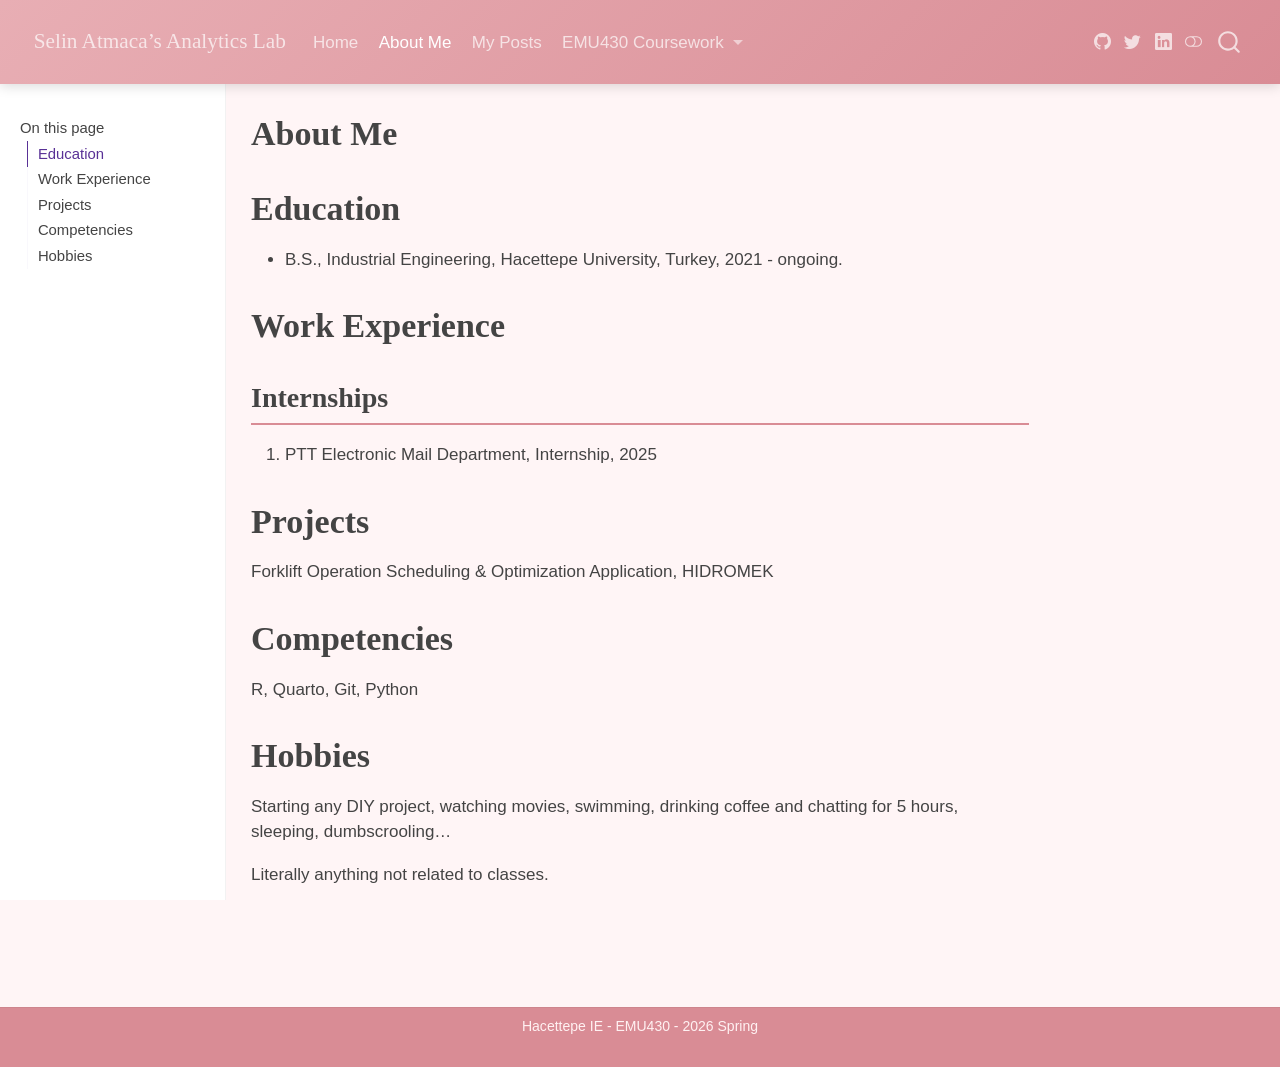
==== commit 25d806e7: "render website" ====
--- a/docs/site_libs/quarto-html/tippy.css
+++ b/docs/site_libs/quarto-html/tippy.css
@@ -0,0 +1 @@
+.tippy-box[data-animation=fade][data-state=hidden]{opacity:0}[data-tippy-root]{max-width:calc(100vw - 10px)}.tippy-box{position:relative;background-color:#333;color:#fff;border-radius:4px;font-size:14px;line-height:1.4;white-space:normal;outline:0;transition-property:transform,visibility,opacity}.tippy-box[data-placement^=top]>.tippy-arrow{bottom:0}.tippy-box[data-placement^=top]>.tippy-arrow:before{bottom:-7px;left:0;border-width:8px 8px 0;border-top-color:initial;transform-origin:center top}.tippy-box[data-placement^=bottom]>.tippy-arrow{top:0}.tippy-box[data-placement^=bottom]>.tippy-arrow:before{top:-7px;left:0;border-width:0 8px 8px;border-bottom-color:initial;transform-origin:center bottom}.tippy-box[data-placement^=left]>.tippy-arrow{right:0}.tippy-box[data-placement^=left]>.tippy-arrow:before{border-width:8px 0 8px 8px;border-left-color:initial;right:-7px;transform-origin:center left}.tippy-box[data-placement^=right]>.tippy-arrow{left:0}.tippy-box[data-placement^=right]>.tippy-arrow:before{left:-7px;border-width:8px 8px 8px 0;border-right-color:initial;transform-origin:center right}.tippy-box[data-inertia][data-state=visible]{transition-timing-function:cubic-bezier(.54,1.5,.38,1.11)}.tippy-arrow{width:16px;height:16px;color:#333}.tippy-arrow:before{content:"";position:absolute;border-color:transparent;border-style:solid}.tippy-content{position:relative;padding:5px 9px;z-index:1}
--- a/docs/styles.css
+++ b/docs/styles.css
@@ -0,0 +1,98 @@
+/*-- scss:rules --*/
+/* ── Google Font ───────────────────────────────────────── */
+@import url('https://fonts.googleapis.com/css2?family=Poppins:wght@300;400;600;700&family=Playfair+Display:wght@500;700&display=swap');
+
+/* ── Global font ───────────────────────────────────────── */
+body {
+  font-family: 'Poppins', sans-serif;
+  background-color: #fff5f6;
+}
+
+h1, h2, h3, h4, .navbar-brand {
+  font-family: 'Playfair Display', serif;
+}
+
+/* ── Navbar ────────────────────────────────────────────── */
+.navbar {
+  background: linear-gradient(135deg, #e8aeb4, #d98c95) !important;
+  background-color: #d98c95 !important;
+  box-shadow: 0 2px 12px rgba(0,0,0,0.15);
+}
+
+.navbar-default,
+.navbar-expand-lg,
+[data-bs-theme="light"] .navbar {
+  background: linear-gradient(135deg, #e8aeb4, #d98c95) !important;
+  background-color: #d98c95 !important;
+}
+
+/* ── Hero Section ──────────────────────────────────────── */
+.hero-section h1 {
+  color: #c06c75;
+}
+
+.hero-section .subtitle {
+  color: #8b5e63;
+}
+
+/* ── Badge Row ─────────────────────────────────────────── */
+.badge-item {
+  background: linear-gradient(135deg, #e8aeb4, #d98c95);
+  box-shadow: 0 2px 8px rgba(217,140,149,0.4);
+}
+
+/* ── Cards ─────────────────────────────────────────────── */
+.info-card {
+  background: #ffffff;
+  border-left: 4px solid #d98c95;
+}
+
+.info-card:hover {
+  box-shadow: 0 12px 30px rgba(217,140,149,0.25);
+}
+
+.info-card h3 {
+  color: #c06c75;
+}
+
+.info-card p {
+  color: #7a5c61;
+}
+
+/* ── Background dots ───────────────────────────────────── */
+.dot {
+  background: rgba(217, 140, 149, 0.2);
+}
+
+/* ── Typing effect ─────────────────────────────────────── */
+.typing-text::after {
+  color: #c06c75;
+}
+
+/* ── Footer ───────────────────────────────────────────── */
+.nav-footer {
+  background: #d98c95 !important;
+  color: #fff1f2 !important;
+}
+
+/* ── Headings ─────────────────────────────────────────── */
+h2 {
+  border-bottom: 2px solid #d98c95;
+}
+
+/* ── Links ────────────────────────────────────────────── */
+a {
+  color: #c06c75;
+}
+a:hover {
+  color: #a6525c;
+}
+
+/* ── Dark mode ────────────────────────────────────────── */
+[data-bs-theme="dark"] .info-card {
+  background: #2a1f22;
+}
+
+[data-bs-theme="dark"] .info-card p {
+  color: #d4a5aa;
+}
